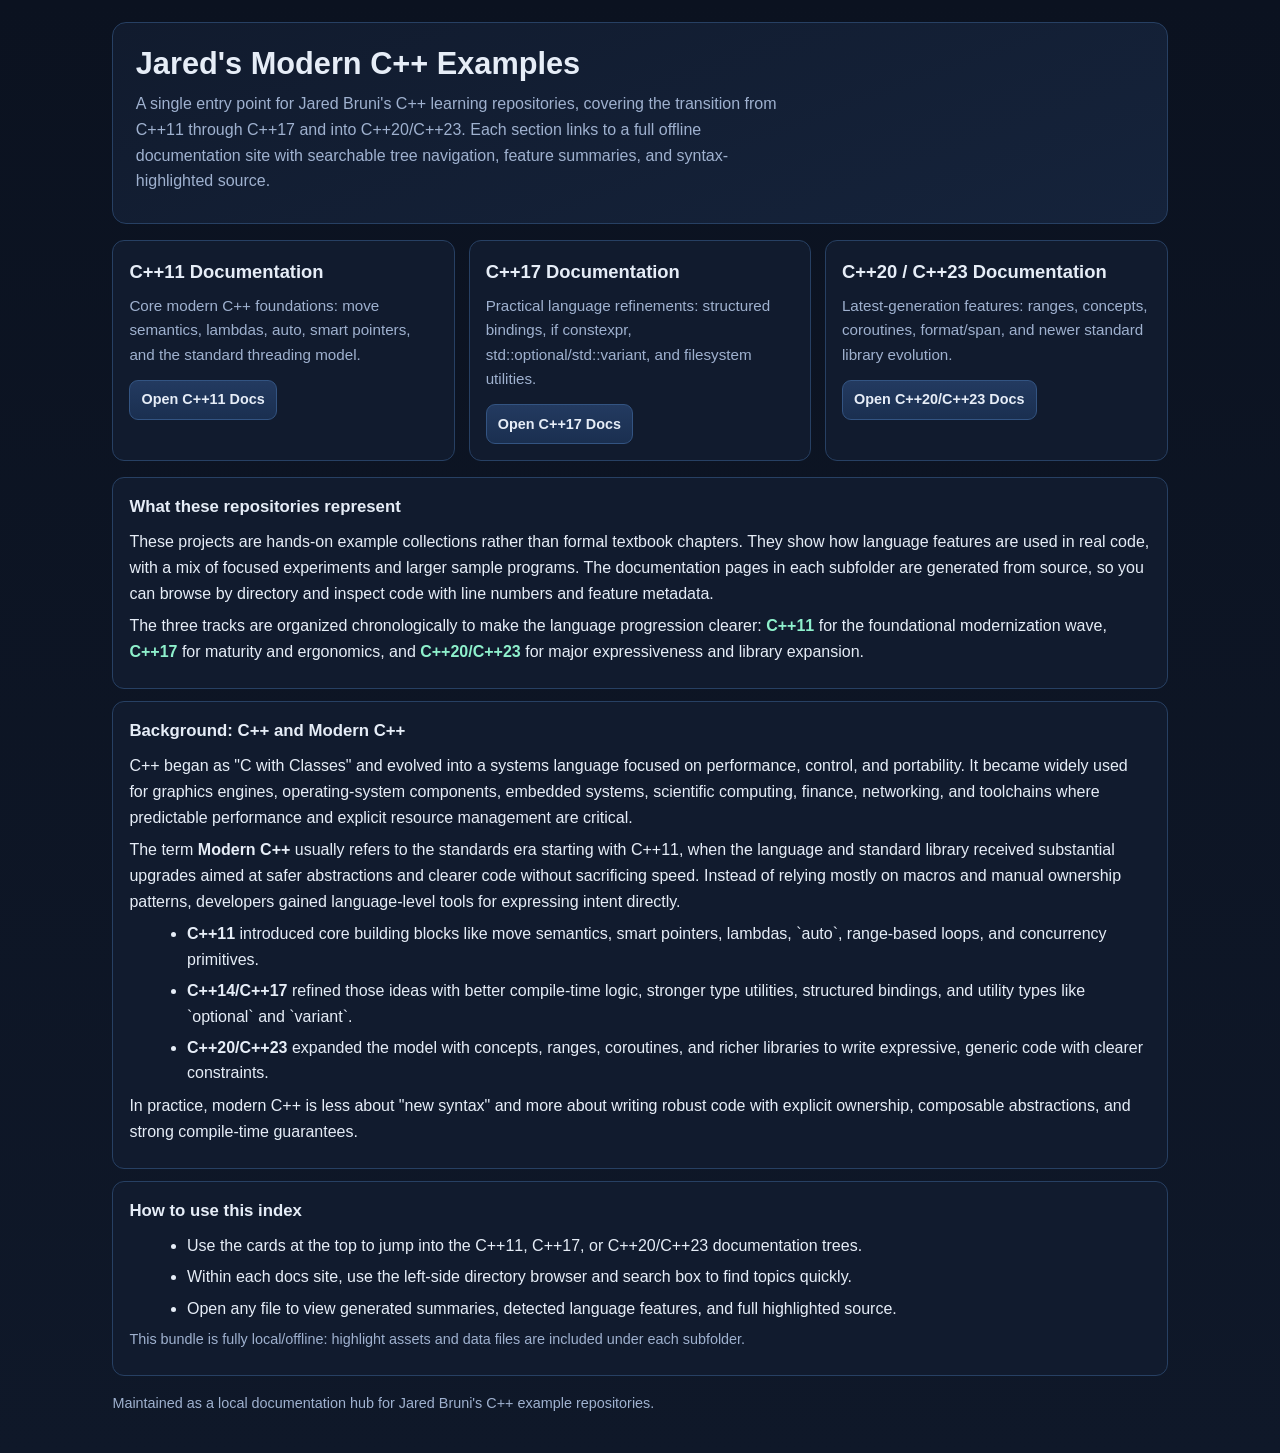
==== index.html @ 13aecd10 "modern cplusplus examples website" ====
<!doctype html>
<html lang="en">
<head>
  <meta charset="UTF-8" />
  <meta name="viewport" content="width=device-width, initial-scale=1.0" />
  <title>Jared's Modern C++ Examples</title>
  <style>
    :root {
      --bg: #0b1220;
      --panel: #111b2e;
      --panel-2: #15233b;
      --text: #e6edf7;
      --muted: #9fb1cf;
      --accent: #6ea8fe;
      --accent-2: #8ef0cc;
      --border: #274063;
      --link: #9bc1ff;
    }

    * { box-sizing: border-box; }

    body {
      margin: 0;
      font-family: Inter, Segoe UI, Roboto, Helvetica, Arial, sans-serif;
      background: linear-gradient(180deg, #0b1220 0%, #0f1829 100%);
      color: var(--text);
      line-height: 1.6;
    }

    .wrap {
      max-width: 1100px;
      margin: 0 auto;
      padding: 1.4rem;
    }

    header {
      border: 1px solid var(--border);
      border-radius: 14px;
      background: linear-gradient(160deg, #111b2e 0%, #15233b 100%);
      padding: 1.4rem;
      margin-bottom: 1rem;
    }

    h1 {
      margin: 0;
      font-size: clamp(1.5rem, 2.4vw, 2.2rem);
      line-height: 1.2;
    }

    .subtitle {
      margin-top: 0.55rem;
      color: var(--muted);
      font-size: 1rem;
      max-width: 75ch;
    }

    .grid {
      display: grid;
      grid-template-columns: repeat(auto-fit, minmax(250px, 1fr));
      gap: 0.85rem;
      margin-bottom: 1rem;
    }

    .card {
      border: 1px solid var(--border);
      border-radius: 12px;
      background: var(--panel);
      padding: 1rem;
    }

    .card h2 {
      margin: 0 0 0.45rem;
      font-size: 1.15rem;
    }

    .card p {
      margin: 0 0 0.8rem;
      color: var(--muted);
      font-size: 0.95rem;
    }

    .card a {
      text-decoration: none;
      color: var(--text);
      display: inline-block;
      background: linear-gradient(180deg, #233a60 0%, #1a2f50 100%);
      border: 1px solid #335482;
      border-radius: 9px;
      padding: 0.48rem 0.7rem;
      font-weight: 600;
      font-size: 0.9rem;
    }

    .card a:hover { border-color: var(--accent); }

    section {
      border: 1px solid var(--border);
      border-radius: 12px;
      background: var(--panel);
      padding: 1rem;
      margin-bottom: 0.8rem;
    }

    h3 {
      margin: 0 0 0.5rem;
      font-size: 1.05rem;
    }

    p { margin: 0.45rem 0; }

    ul { margin: 0.45rem 0 0.45rem 1.1rem; }

    li { margin: 0.35rem 0; }

    .small {
      color: var(--muted);
      font-size: 0.9rem;
    }

    .accent {
      color: var(--accent-2);
      font-weight: 600;
    }

    a.inline {
      color: var(--link);
      text-underline-offset: 2px;
    }

    footer {
      color: var(--muted);
      font-size: 0.9rem;
      padding: 0.2rem 0 1rem;
    }
  </style>
</head>
<body>
  <div class="wrap">
    <header>
      <h1>Jared's Modern C++ Examples</h1>
      <p class="subtitle">
        A single entry point for Jared Bruni's C++ learning repositories, covering the transition from C++11 through C++17 and into C++20/C++23. Each section links to a full offline documentation site with searchable tree navigation, feature summaries, and syntax-highlighted source.
      </p>
    </header>

    <div class="grid">
      <article class="card">
        <h2>C++11 Documentation</h2>
        <p>Core modern C++ foundations: move semantics, lambdas, auto, smart pointers, and the standard threading model.</p>
        <a href="11/index.html">Open C++11 Docs</a>
      </article>

      <article class="card">
        <h2>C++17 Documentation</h2>
        <p>Practical language refinements: structured bindings, if constexpr, std::optional/std::variant, and filesystem utilities.</p>
        <a href="17/index.html">Open C++17 Docs</a>
      </article>

      <article class="card">
        <h2>C++20 / C++23 Documentation</h2>
        <p>Latest-generation features: ranges, concepts, coroutines, format/span, and newer standard library evolution.</p>
        <a href="2x/index.html">Open C++20/C++23 Docs</a>
      </article>
    </div>

    <section>
      <h3>What these repositories represent</h3>
      <p>
        These projects are hands-on example collections rather than formal textbook chapters. They show how language features are used in real code, with a mix of focused experiments and larger sample programs. The documentation pages in each subfolder are generated from source, so you can browse by directory and inspect code with line numbers and feature metadata.
      </p>
      <p>
        The three tracks are organized chronologically to make the language progression clearer: <span class="accent">C++11</span> for the foundational modernization wave, <span class="accent">C++17</span> for maturity and ergonomics, and <span class="accent">C++20/C++23</span> for major expressiveness and library expansion.
      </p>
    </section>

    <section>
      <h3>Background: C++ and Modern C++</h3>
      <p>
        C++ began as "C with Classes" and evolved into a systems language focused on performance, control, and portability. It became widely used for graphics engines, operating-system components, embedded systems, scientific computing, finance, networking, and toolchains where predictable performance and explicit resource management are critical.
      </p>
      <p>
        The term <strong>Modern C++</strong> usually refers to the standards era starting with C++11, when the language and standard library received substantial upgrades aimed at safer abstractions and clearer code without sacrificing speed. Instead of relying mostly on macros and manual ownership patterns, developers gained language-level tools for expressing intent directly.
      </p>
      <ul>
        <li><strong>C++11</strong> introduced core building blocks like move semantics, smart pointers, lambdas, `auto`, range-based loops, and concurrency primitives.</li>
        <li><strong>C++14/C++17</strong> refined those ideas with better compile-time logic, stronger type utilities, structured bindings, and utility types like `optional` and `variant`.</li>
        <li><strong>C++20/C++23</strong> expanded the model with concepts, ranges, coroutines, and richer libraries to write expressive, generic code with clearer constraints.</li>
      </ul>
      <p>
        In practice, modern C++ is less about "new syntax" and more about writing robust code with explicit ownership, composable abstractions, and strong compile-time guarantees.
      </p>
    </section>

    <section>
      <h3>How to use this index</h3>
      <ul>
        <li>Use the cards at the top to jump into the C++11, C++17, or C++20/C++23 documentation trees.</li>
        <li>Within each docs site, use the left-side directory browser and search box to find topics quickly.</li>
        <li>Open any file to view generated summaries, detected language features, and full highlighted source.</li>
      </ul>
      <p class="small">
        This bundle is fully local/offline: highlight assets and data files are included under each subfolder.
      </p>
    </section>

    <footer>
      Maintained as a local documentation hub for Jared Bruni's C++ example repositories.
    </footer>
  </div>
</body>
</html>
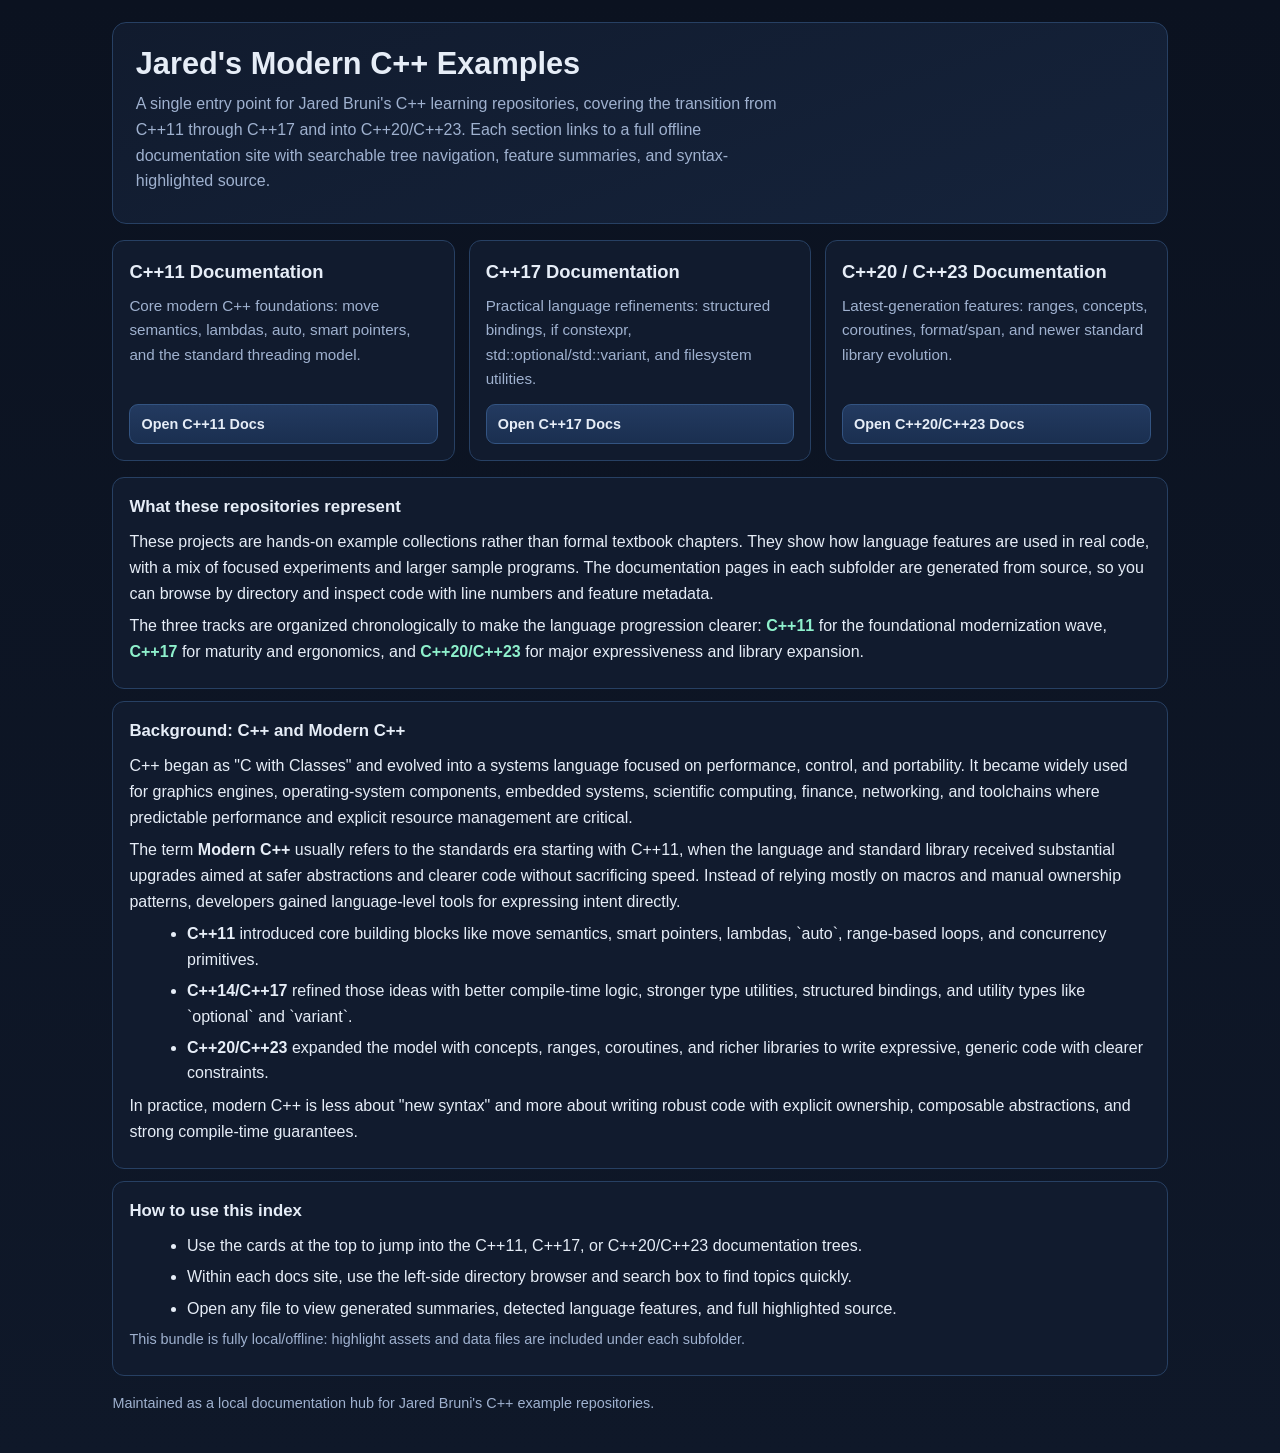
==== commit 8a3700a5: "updated scroll to top/text adjustment" ====
--- a/index.html
+++ b/index.html
@@ -66,6 +66,9 @@
       border-radius: 12px;
       background: var(--panel);
       padding: 1rem;
+      display: flex;
+      flex-direction: column;
+      height: 100%;
     }
 
     .card h2 {
@@ -89,9 +92,16 @@
       padding: 0.48rem 0.7rem;
       font-weight: 600;
       font-size: 0.9rem;
-    }
-
-    .card a:hover { border-color: var(--accent); }
+      margin-top: auto;
+      cursor: pointer;
+      transition: border-color 0.15s ease, background 0.15s ease, box-shadow 0.15s ease;
+    }
+
+    .card a:hover {
+      border-color: var(--accent);
+      background: linear-gradient(180deg, #2a4774 0%, #203a63 100%);
+      box-shadow: 0 0 0 2px rgba(110, 168, 254, 0.25);
+    }
 
     section {
       border: 1px solid var(--border);
